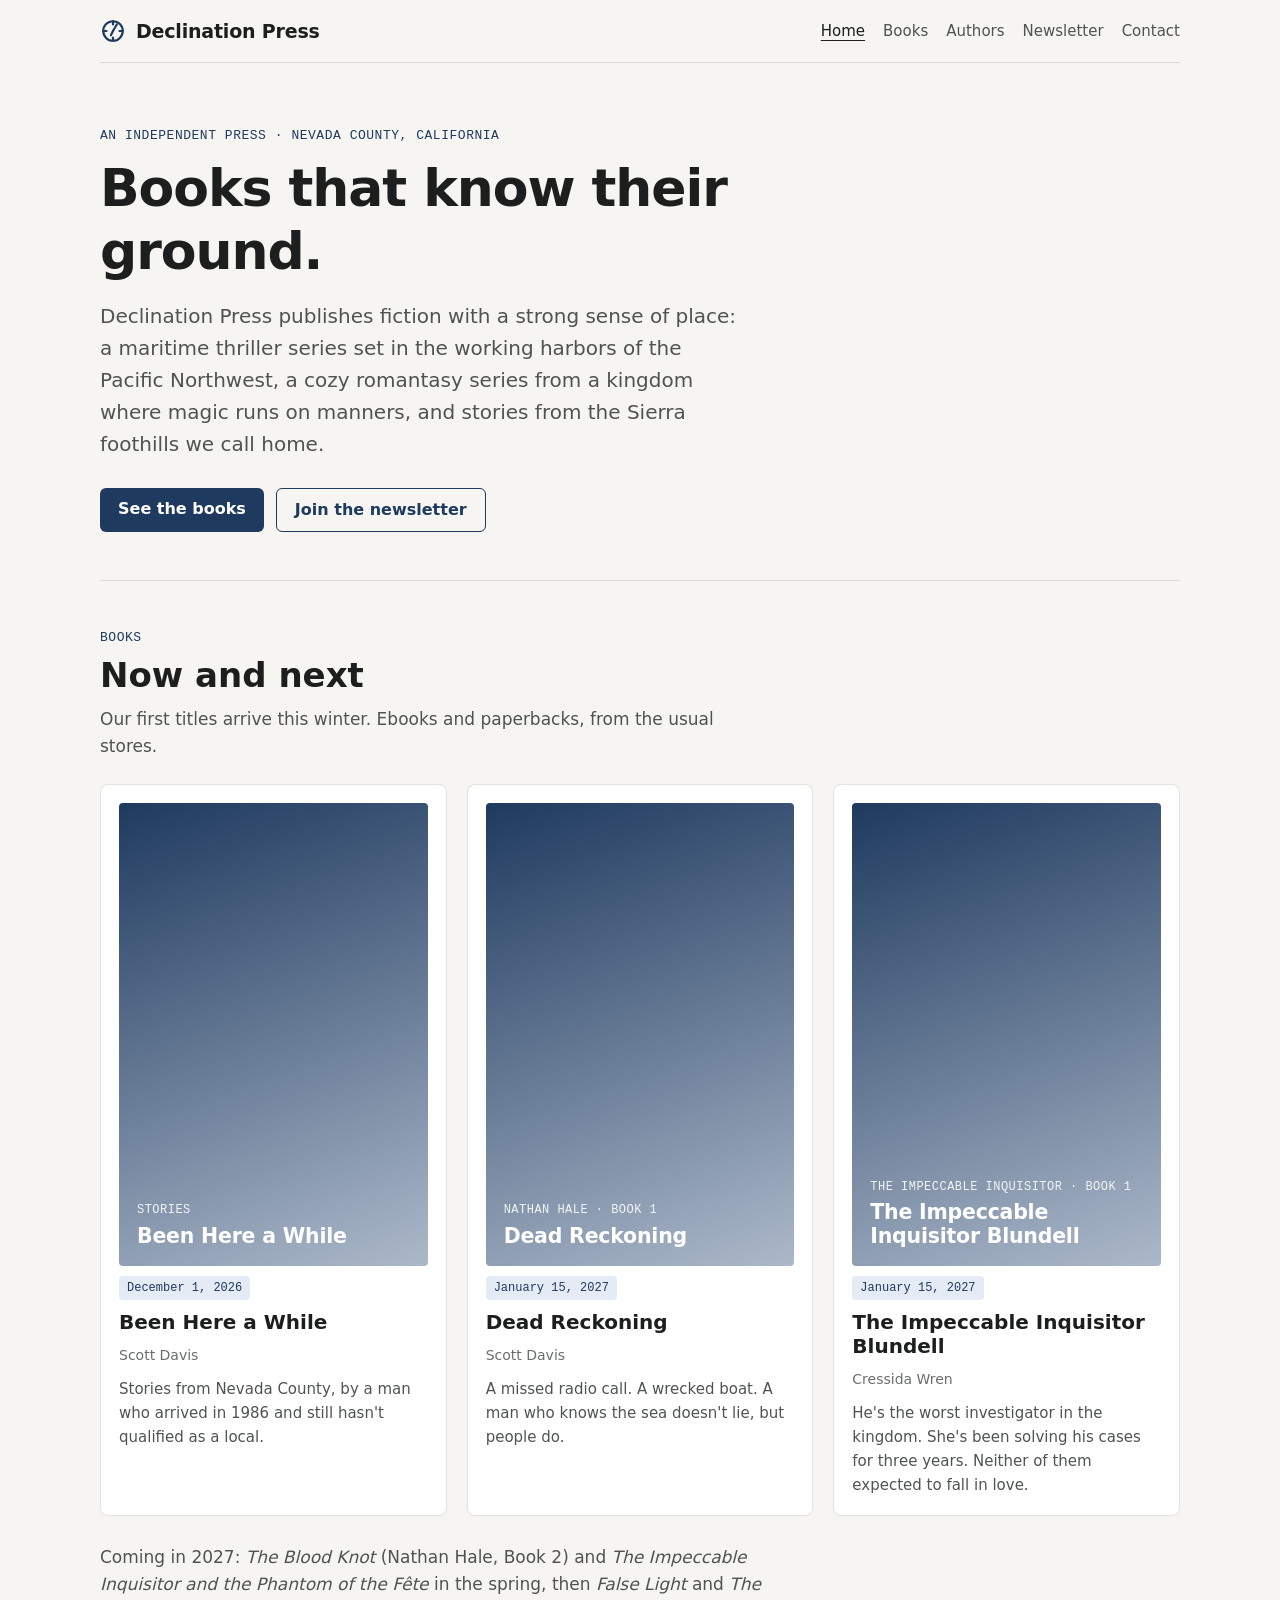
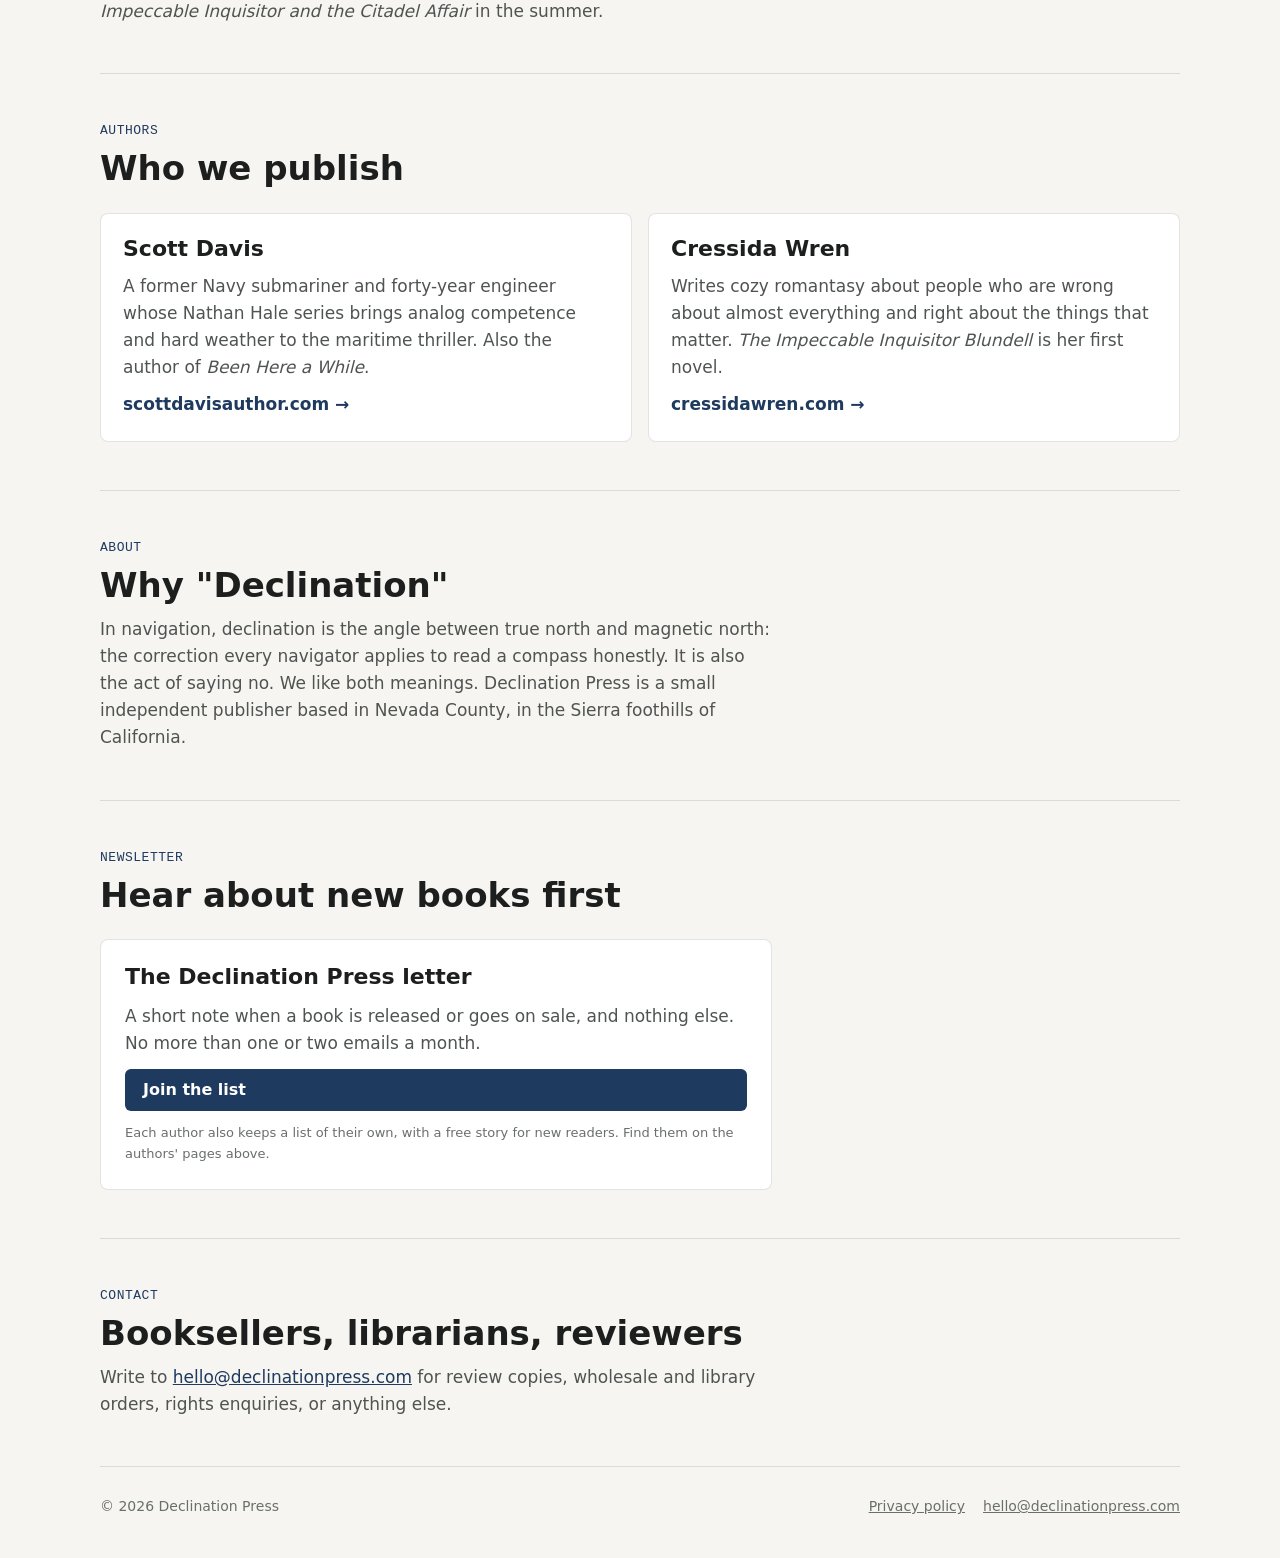
==== index.html @ f985c4a6 "Initial site" ====
<!doctype html>
<html lang="en">
<head>
<meta charset="utf-8">
<meta name="viewport" content="width=device-width, initial-scale=1">
<title>Declination Press</title>
<meta name="description" content="Declination Press is an independent publisher in the Sierra foothills: maritime thrillers, cozy romantasy, and stories from Nevada County.">
<link rel="icon" href="favicon.svg" type="image/svg+xml">
<link rel="stylesheet" href="site.css">
</head>
<body>
<header class="wrap top">
  <a class="brand" href="./"><svg viewBox="0 0 24 24" aria-hidden="true" fill="none" stroke="currentColor" stroke-width="2" stroke-linecap="round" stroke-linejoin="round"><circle cx="12" cy="12" r="9"/><path d="M12 3v3M12 18v3M3 12h3M18 12h3"/><path d="M12 12l3.5-6"/><path d="M12 12l-2 4"/></svg>Declination Press</a>
  <nav aria-label="Site">
    <a href="./" aria-current="page">Home</a>
    <a href="#books">Books</a>
    <a href="#authors">Authors</a>
    <a href="#newsletter">Newsletter</a>
    <a href="mailto:hello@declinationpress.com">Contact</a>
  </nav>
</header>

<main class="wrap">
  <section class="hero" aria-labelledby="hero-title">
    <span class="eyebrow">An independent press · Nevada County, California</span>
    <h1 id="hero-title">Books that know their ground.</h1>
    <p class="lede">Declination Press publishes fiction with a strong sense of place: a maritime thriller series set in the working harbors of the Pacific Northwest, a cozy romantasy series from a kingdom where magic runs on manners, and stories from the Sierra foothills we call home.</p>
    <div class="cta">
      <a class="btn" href="#books">See the books</a>
      <a class="btn quiet" href="#newsletter">Join the newsletter</a>
    </div>
  </section>

  <section class="section" id="books" aria-labelledby="books-title">
    <span class="eyebrow">Books</span>
    <h2 id="books-title">Now and next</h2>
    <p class="intro">Our first titles arrive this winter. Ebooks and paperbacks, from the usual stores.</p>
    <div class="books">
      <article class="book">
        <a class="cover" href="been-here-a-while.html" aria-label="Been Here a While"><span class="a">Stories</span><span class="t">Been Here a While</span></a>
        <span class="when">December 1, 2026</span>
        <h3><a href="been-here-a-while.html">Been Here a While</a></h3>
        <p class="by">Scott Davis</p>
        <p>Stories from Nevada County, by a man who arrived in 1986 and still hasn't qualified as a local.</p>
      </article>
      <article class="book">
        <a class="cover" href="dead-reckoning.html" aria-label="Dead Reckoning"><span class="a">Nathan Hale · Book 1</span><span class="t">Dead Reckoning</span></a>
        <span class="when">January 15, 2027</span>
        <h3><a href="dead-reckoning.html">Dead Reckoning</a></h3>
        <p class="by">Scott Davis</p>
        <p>A missed radio call. A wrecked boat. A man who knows the sea doesn't lie, but people do.</p>
      </article>
      <article class="book">
        <a class="cover" href="the-impeccable-inquisitor-blundell.html" aria-label="The Impeccable Inquisitor Blundell"><span class="a">The Impeccable Inquisitor · Book 1</span><span class="t">The Impeccable Inquisitor Blundell</span></a>
        <span class="when">January 15, 2027</span>
        <h3><a href="the-impeccable-inquisitor-blundell.html">The Impeccable Inquisitor Blundell</a></h3>
        <p class="by">Cressida Wren</p>
        <p>He's the worst investigator in the kingdom. She's been solving his cases for three years. Neither of them expected to fall in love.</p>
      </article>
    </div>
    <p class="intro" style="margin-top:28px">Coming in 2027: <em>The Blood Knot</em> (Nathan Hale, Book 2) and <em>The Impeccable Inquisitor and the Phantom of the Fête</em> in the spring, then <em>False Light</em> and <em>The Impeccable Inquisitor and the Citadel Affair</em> in the summer.</p>
  </section>

  <section class="section" id="authors" aria-labelledby="authors-title">
    <span class="eyebrow">Authors</span>
    <h2 id="authors-title">Who we publish</h2>
    <div class="cards">
      <article class="card">
        <h3>Scott Davis</h3>
        <p>A former Navy submariner and forty-year engineer whose Nathan Hale series brings analog competence and hard weather to the maritime thriller. Also the author of <em>Been Here a While</em>.</p>
        <a class="more" href="https://scottdavisauthor.com/">scottdavisauthor.com →</a>
      </article>
      <article class="card">
        <h3>Cressida Wren</h3>
        <p>Writes cozy romantasy about people who are wrong about almost everything and right about the things that matter. <em>The Impeccable Inquisitor Blundell</em> is her first novel.</p>
        <a class="more" href="https://cressidawren.com/">cressidawren.com →</a>
      </article>
    </div>
  </section>

  <section class="section" id="about" aria-labelledby="about-title">
    <span class="eyebrow">About</span>
    <h2 id="about-title">Why "Declination"</h2>
    <p class="intro">In navigation, declination is the angle between true north and magnetic north: the correction every navigator applies to read a compass honestly. It is also the act of saying no. We like both meanings. Declination Press is a small independent publisher based in Nevada County, in the Sierra foothills of California.</p>
  </section>

  <section class="section" id="newsletter" aria-labelledby="news-title">
    <span class="eyebrow">Newsletter</span>
    <h2 id="news-title">Hear about new books first</h2>
    <div class="signup">
      <h3>The Declination Press letter</h3>
      <p>A short note when a book is released or goes on sale, and nothing else. No more than one or two emails a month.</p>
      <!-- Replace this link with the mailing-list form once the list service is set up. -->
      <a class="btn" href="mailto:hello@declinationpress.com?subject=Join%20the%20Declination%20Press%20letter&body=Please%20add%20me%20to%20the%20list.">Join the list</a>
      <small>Each author also keeps a list of their own, with a free story for new readers. Find them on the authors' pages above.</small>
    </div>
  </section>

  <section class="section" id="contact" aria-labelledby="contact-title">
    <span class="eyebrow">Contact</span>
    <h2 id="contact-title">Booksellers, librarians, reviewers</h2>
    <p class="intro">Write to <a href="mailto:hello@declinationpress.com">hello@declinationpress.com</a> for review copies, wholesale and library orders, rights enquiries, or anything else.</p>
  </section>
</main>

<footer class="wrap site-foot">
  <span>© 2026 Declination Press</span>
  <nav aria-label="Footer"><a href="privacy.html">Privacy policy</a><a href="mailto:hello@declinationpress.com">hello@declinationpress.com</a></nav>
</footer>
</body>
</html>
---- site.css ----
/* declinationpress.com: an independent press. Books, authors, newsletter, privacy. System fonts, no trackers, light and dark. */
:root {
  --paper: #f6f5f1;
  --surface: #ffffff;
  --ink: #1d1f1e;
  --ink-2: #4f5452;
  --ink-3: #6a6f6c;
  --rule: rgba(29, 31, 30, 0.12);
  --accent: #1f3a5f;
  --accent-soft: #e4ebf4;
  --font-display: "Segoe UI Variable Display", "Segoe UI", system-ui, -apple-system, "Helvetica Neue", sans-serif;
  --font-body: "Segoe UI Variable Text", "Segoe UI", system-ui, -apple-system, "Helvetica Neue", sans-serif;
  --font-mono: ui-monospace, "Cascadia Mono", "SF Mono", Consolas, monospace;
}
@media (prefers-color-scheme: dark) {
  :root:not([data-theme="light"]) {
    --paper: #171918; --surface: #212423; --ink: #e9ebe8; --ink-2: #bcc1be; --ink-3: #959b97;
    --rule: rgba(255, 255, 255, 0.12); --accent: #8fb4e3; --accent-soft: #1b2a40; color-scheme: dark;
  }
}
:root[data-theme="dark"] {
  --paper: #171918; --surface: #212423; --ink: #e9ebe8; --ink-2: #bcc1be; --ink-3: #959b97;
  --rule: rgba(255, 255, 255, 0.12); --accent: #8fb4e3; --accent-soft: #1b2a40; color-scheme: dark;
}

* { box-sizing: border-box; }
body { background: var(--paper); color: var(--ink); font: 17px/1.6 var(--font-body); margin: 0; }
h1, h2, h3 { font-family: var(--font-display); line-height: 1.2; margin: 0; }
p { margin: 0; }
a { color: var(--accent); }
a:focus-visible { outline: 2px solid var(--accent); outline-offset: 2px; border-radius: 2px; }

.wrap { width: min(1080px, 100% - 32px); margin-inline: auto; }

/* ---------- Header ---------- */
.top { display: flex; align-items: center; justify-content: space-between; gap: 16px; padding-block: 18px; border-bottom: 1px solid var(--rule); }
.brand { display: flex; align-items: center; gap: 10px; font: 700 19px/1 var(--font-display); color: var(--ink); text-decoration: none; letter-spacing: -0.01em; }
.brand svg { width: 26px; height: 26px; color: var(--accent); flex: none; }
.top nav { display: flex; flex-wrap: wrap; gap: 4px 18px; font-size: 15px; }
.top nav a { color: var(--ink-2); text-decoration: none; }
.top nav a:hover, .top nav a[aria-current="page"] { color: var(--ink); text-decoration: underline; text-underline-offset: 4px; }

/* ---------- Hero ---------- */
.hero { padding-block: 64px 48px; max-width: 46rem; }
.eyebrow { display: block; font: 500 13px/1.4 var(--font-mono); letter-spacing: 0.04em; text-transform: uppercase; color: var(--accent); }
.hero h1 { font-size: clamp(34px, 5vw, 52px); font-weight: 700; letter-spacing: -0.02em; margin-top: 12px; }
.lede { font-size: 20px; color: var(--ink-2); margin-top: 18px; max-width: 40rem; }
.cta { margin-top: 28px; display: flex; flex-wrap: wrap; gap: 12px; }
.btn { display: inline-block; font: 600 16px/1 var(--font-body); padding: 13px 18px; border-radius: 6px; background: var(--accent); color: var(--surface); text-decoration: none; }
.btn.quiet { background: transparent; color: var(--accent); border: 1px solid var(--accent); }

/* ---------- Sections ---------- */
.section { border-top: 1px solid var(--rule); padding-block: 48px; }
.section > h2 { font-size: clamp(26px, 3.2vw, 34px); font-weight: 700; margin-top: 8px; }
.section > p.intro { color: var(--ink-2); margin-top: 10px; max-width: 42rem; }
.cards { margin-top: 24px; display: grid; gap: 16px; grid-template-columns: repeat(2, minmax(0, 1fr)); }
.card { background: var(--surface); border: 1px solid var(--rule); border-radius: 8px; padding: 22px; display: grid; gap: 10px; align-content: start; }
.card h3 { font-size: 22px; font-weight: 700; display: flex; align-items: center; gap: 10px; }
.card h3 svg { width: 24px; height: 24px; color: var(--accent); flex: none; }
.card p { color: var(--ink-2); }
.card ul { margin: 0; padding-left: 20px; color: var(--ink-2); display: grid; gap: 4px; }
.card .more { font-weight: 600; text-decoration: none; }
.card .more:hover { text-decoration: underline; }
.tag { justify-self: start; font: 500 12px/1 var(--font-mono); padding: 6px 8px; border-radius: 4px; background: var(--accent-soft); color: var(--accent); }

/* ---------- Footer ---------- */
.site-foot { border-top: 1px solid var(--rule); padding-block: 28px 40px; display: flex; flex-wrap: wrap; justify-content: space-between; gap: 12px 24px; font-size: 14px; color: var(--ink-3); }
.site-foot nav { display: flex; flex-wrap: wrap; gap: 4px 18px; }
.site-foot a { color: var(--ink-3); }

/* ---------- Policy pages ---------- */
.doc { max-width: 720px; padding-block: 40px 56px; }
.doc h1 { font-size: 36px; font-weight: 700; }
.doc h2 { font-size: 21px; font-weight: 700; margin-top: 32px; }
.doc p, .doc ul { margin-top: 10px; color: var(--ink-2); }
.doc .updated { font: 13px/1.5 var(--font-mono); color: var(--ink-3); margin-top: 8px; }

@media (max-width: 760px) {
  .hero { padding-block: 40px 32px; }
  .cards { grid-template-columns: minmax(0, 1fr); }
}

/* ---------- Books ---------- */
.books { margin-top: 24px; display: grid; gap: 20px; grid-template-columns: repeat(3, minmax(0, 1fr)); }
.book { background: var(--surface); border: 1px solid var(--rule); border-radius: 8px; padding: 18px; display: grid; gap: 10px; align-content: start; }
.book a.cover, .cover { display: block; aspect-ratio: 2 / 3; border-radius: 4px; background: linear-gradient(160deg, var(--accent) 0%, var(--accent-soft) 140%); color: var(--surface); text-decoration: none; padding: 18px; display: grid; align-content: end; gap: 6px; overflow: hidden; }
.cover .t { font: 700 clamp(18px, 1.6vw, 22px)/1.15 var(--font-display); letter-spacing: -0.01em; }
.cover .a { font: 500 12px/1.3 var(--font-mono); letter-spacing: 0.04em; text-transform: uppercase; opacity: 0.9; }
.cover img { width: 100%; height: 100%; object-fit: cover; display: block; }
.book h3 { font-size: 20px; font-weight: 700; }
.book h3 a { color: var(--ink); text-decoration: none; }
.book h3 a:hover { text-decoration: underline; text-underline-offset: 4px; }
.book .by { color: var(--ink-3); font-size: 14px; }
.book p { color: var(--ink-2); font-size: 15px; }
.when { justify-self: start; font: 500 12px/1 var(--font-mono); padding: 6px 8px; border-radius: 4px; background: var(--accent-soft); color: var(--accent); }

/* ---------- Book page ---------- */
.book-hero { display: grid; grid-template-columns: minmax(0, 280px) minmax(0, 1fr); gap: 40px; padding-block: 48px 40px; align-items: start; }
.book-hero .cover { max-width: 280px; }
.book-hero h1 { font-size: clamp(30px, 4vw, 44px); font-weight: 700; letter-spacing: -0.02em; margin-top: 10px; }
.book-hero .sub { color: var(--ink-2); font-size: 18px; margin-top: 8px; }
.book-hero .hook { font-weight: 600; font-size: 19px; margin-top: 22px; }
.blurb { max-width: 42rem; display: grid; gap: 14px; margin-top: 16px; color: var(--ink-2); }
.blurb p strong { color: var(--ink); }
.facts { margin-top: 24px; display: grid; gap: 6px; font-size: 14px; color: var(--ink-3); }
.facts span b { color: var(--ink-2); font-weight: 600; }

/* ---------- Series list ---------- */
.series { margin-top: 20px; display: grid; gap: 14px; max-width: 46rem; }
.series li { list-style: none; display: grid; grid-template-columns: 44px minmax(0, 1fr); gap: 14px; padding: 16px 0; border-top: 1px solid var(--rule); }
.series ol { padding: 0; margin: 0; }
.series .n { font: 700 24px/1 var(--font-display); color: var(--accent); }
.series h3 { font-size: 20px; font-weight: 700; }
.series p { color: var(--ink-2); margin-top: 6px; }

/* ---------- Sign-up and bio ---------- */
.signup { margin-top: 24px; background: var(--surface); border: 1px solid var(--rule); border-radius: 8px; padding: 24px; display: grid; gap: 12px; max-width: 42rem; }
.signup h3 { font-size: 22px; font-weight: 700; }
.signup p { color: var(--ink-2); }
.signup small { color: var(--ink-3); font-size: 13px; }
.bio { display: grid; grid-template-columns: minmax(0, 220px) minmax(0, 1fr); gap: 32px; margin-top: 24px; align-items: start; }
.bio .photo { aspect-ratio: 1; border-radius: 8px; background: var(--accent-soft); display: grid; place-items: center; color: var(--accent); font: 500 13px/1.4 var(--font-mono); text-align: center; padding: 12px; }
.bio .text { display: grid; gap: 12px; color: var(--ink-2); max-width: 42rem; }
.bio .text p:first-child { color: var(--ink); }

@media (max-width: 900px) { .books { grid-template-columns: repeat(2, minmax(0, 1fr)); } }
@media (max-width: 760px) {
  .books { grid-template-columns: minmax(0, 1fr); }
  .book-hero { grid-template-columns: minmax(0, 1fr); gap: 24px; padding-block: 32px 24px; }
  .book-hero .cover { max-width: 220px; }
  .bio { grid-template-columns: minmax(0, 1fr); }
  .bio .photo { max-width: 180px; }
}
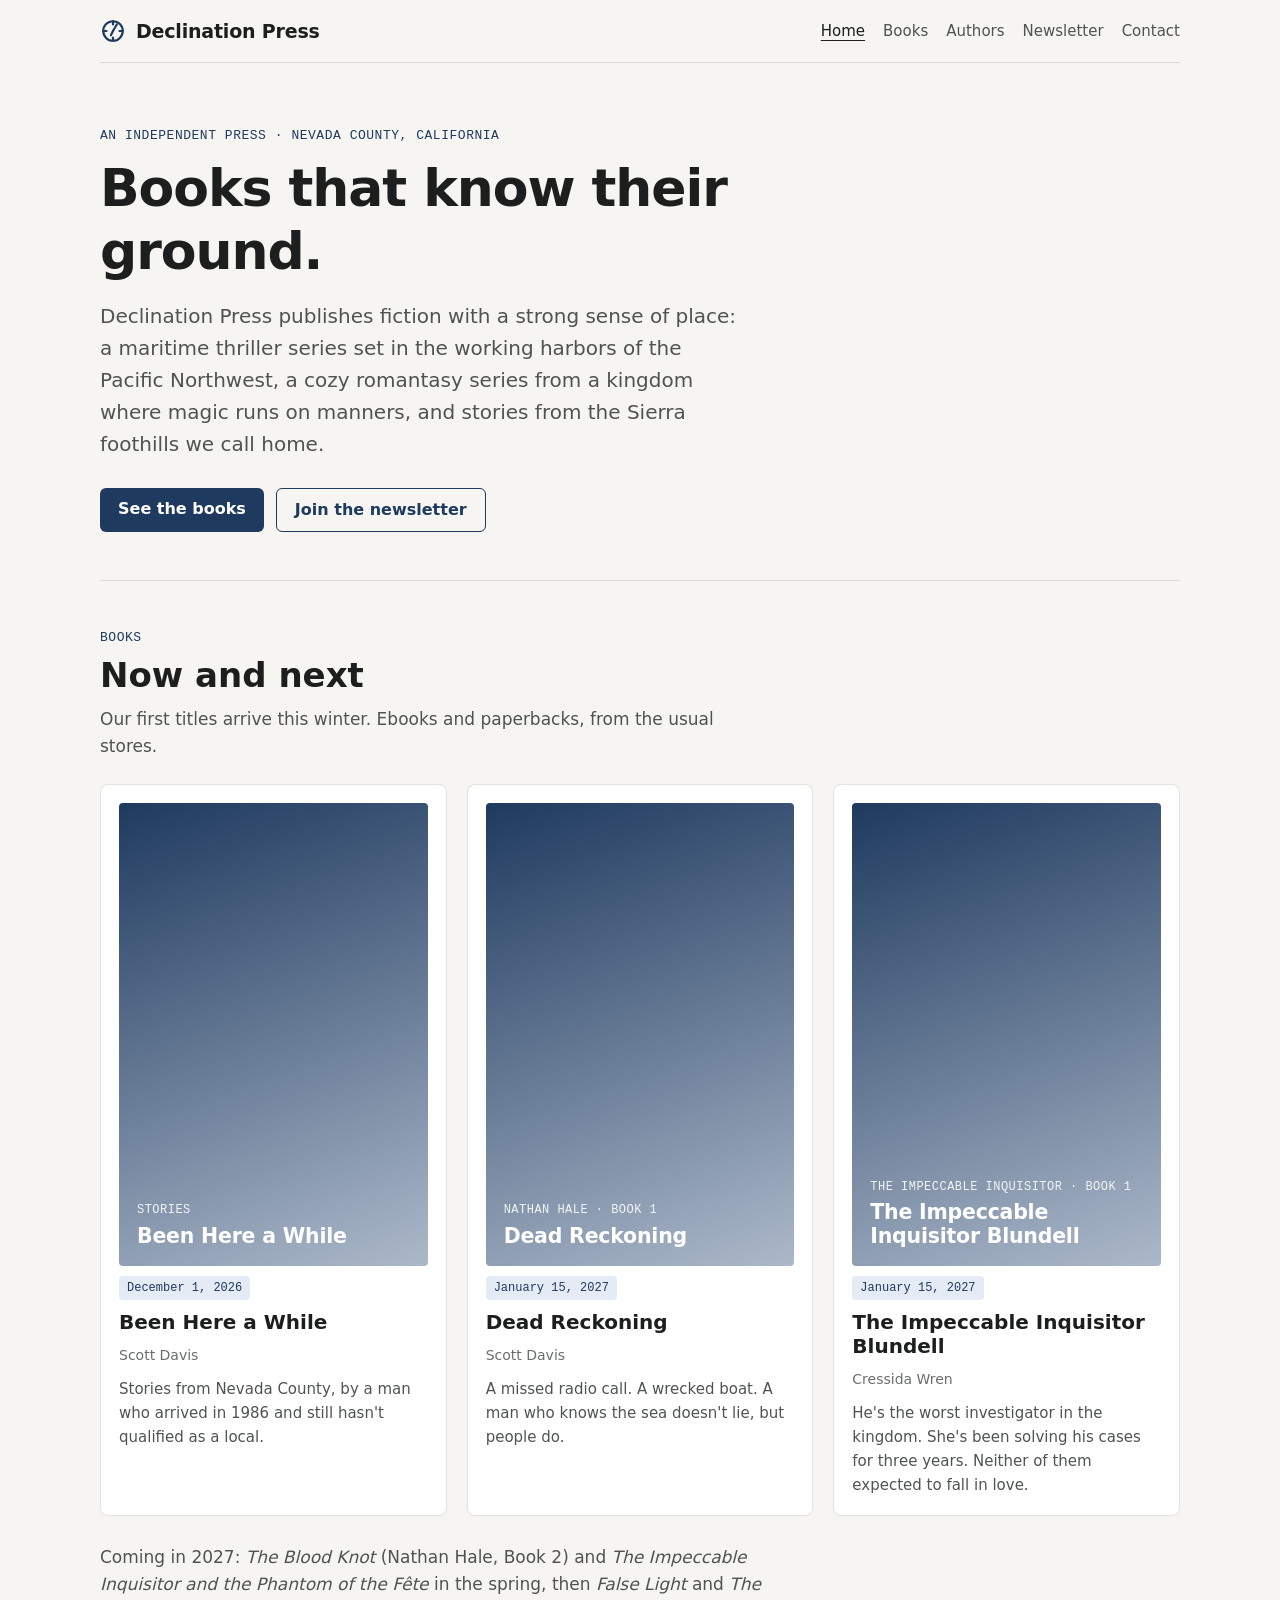
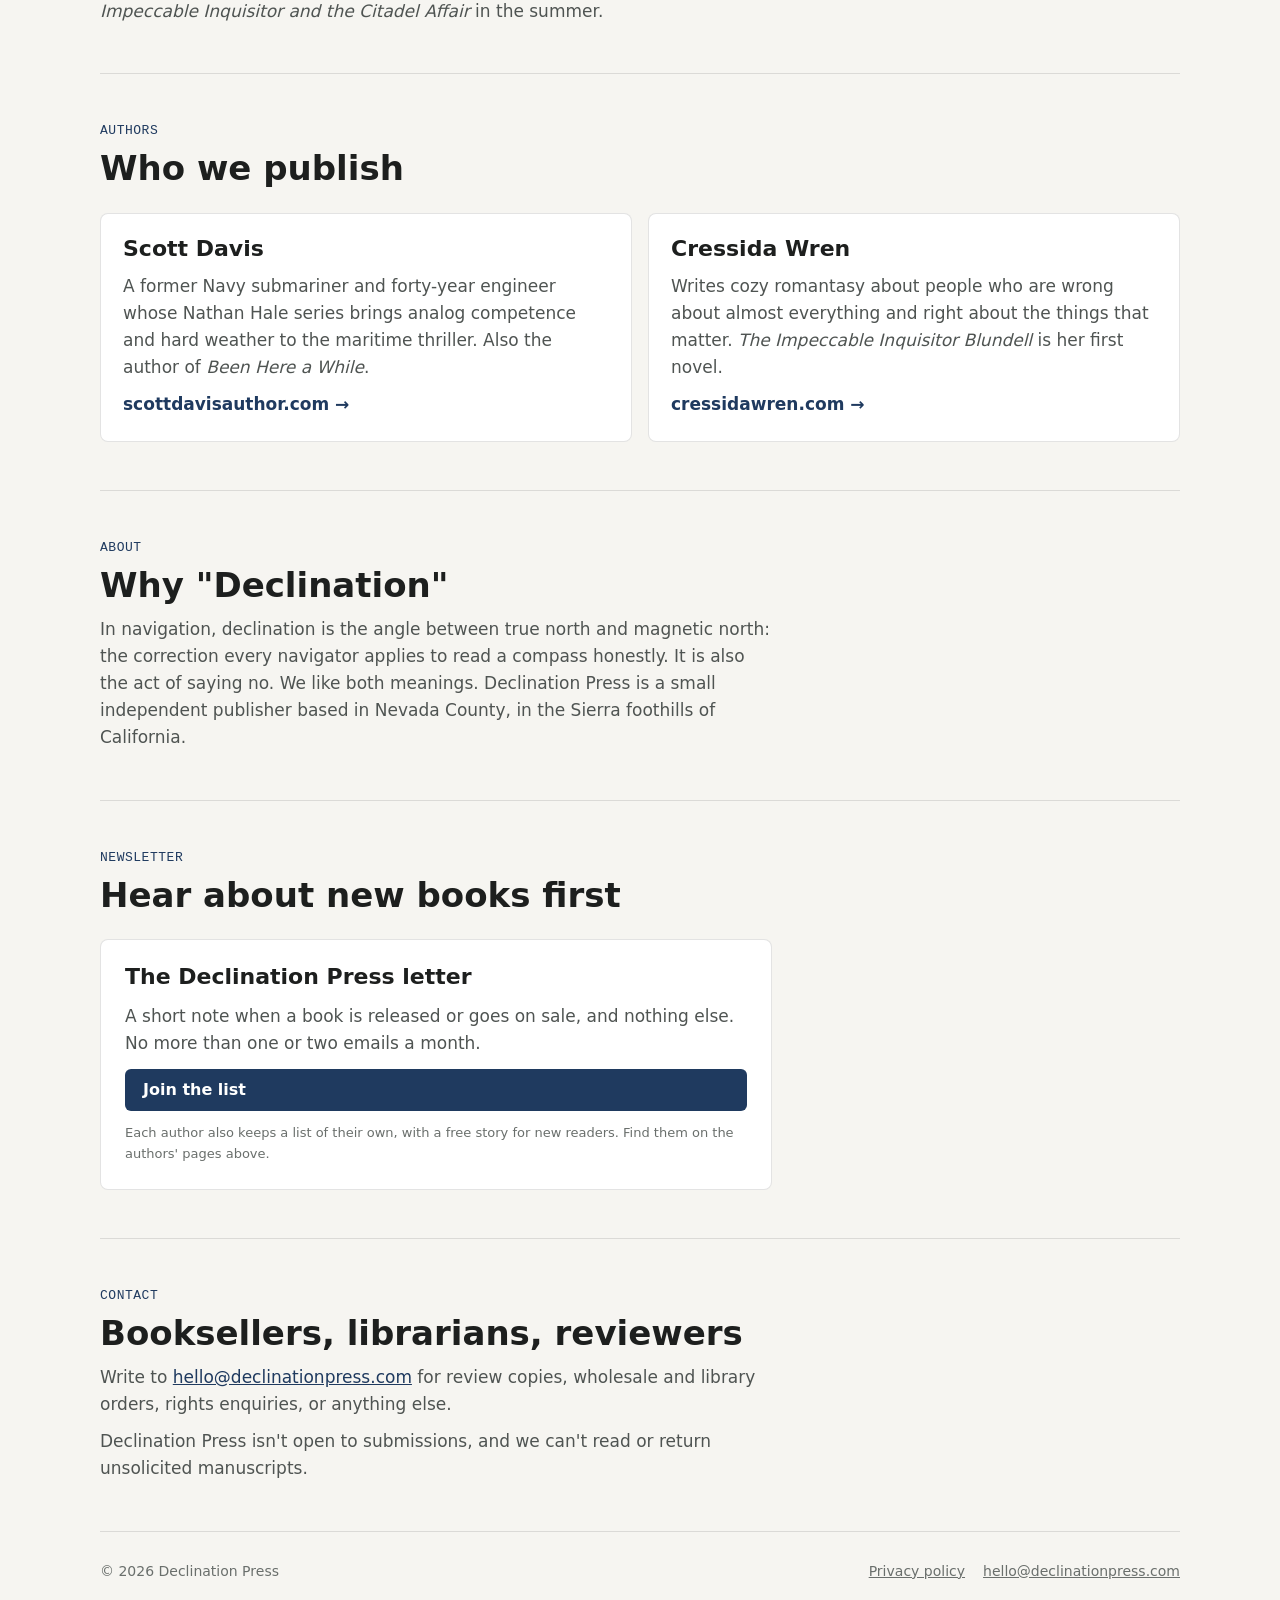
==== commit 401ed8c1: "Say that the press is not open to submissions Co-Authored-By: Claude Fable 5.2 <noreply@anthropic.co" ====
--- a/index.html
+++ b/index.html
@@ -100,6 +100,7 @@
     <span class="eyebrow">Contact</span>
     <h2 id="contact-title">Booksellers, librarians, reviewers</h2>
     <p class="intro">Write to <a href="mailto:hello@declinationpress.com">hello@declinationpress.com</a> for review copies, wholesale and library orders, rights enquiries, or anything else.</p>
+    <p class="intro" id="submissions">Declination Press isn't open to submissions, and we can't read or return unsolicited manuscripts.</p>
   </section>
 </main>
 
